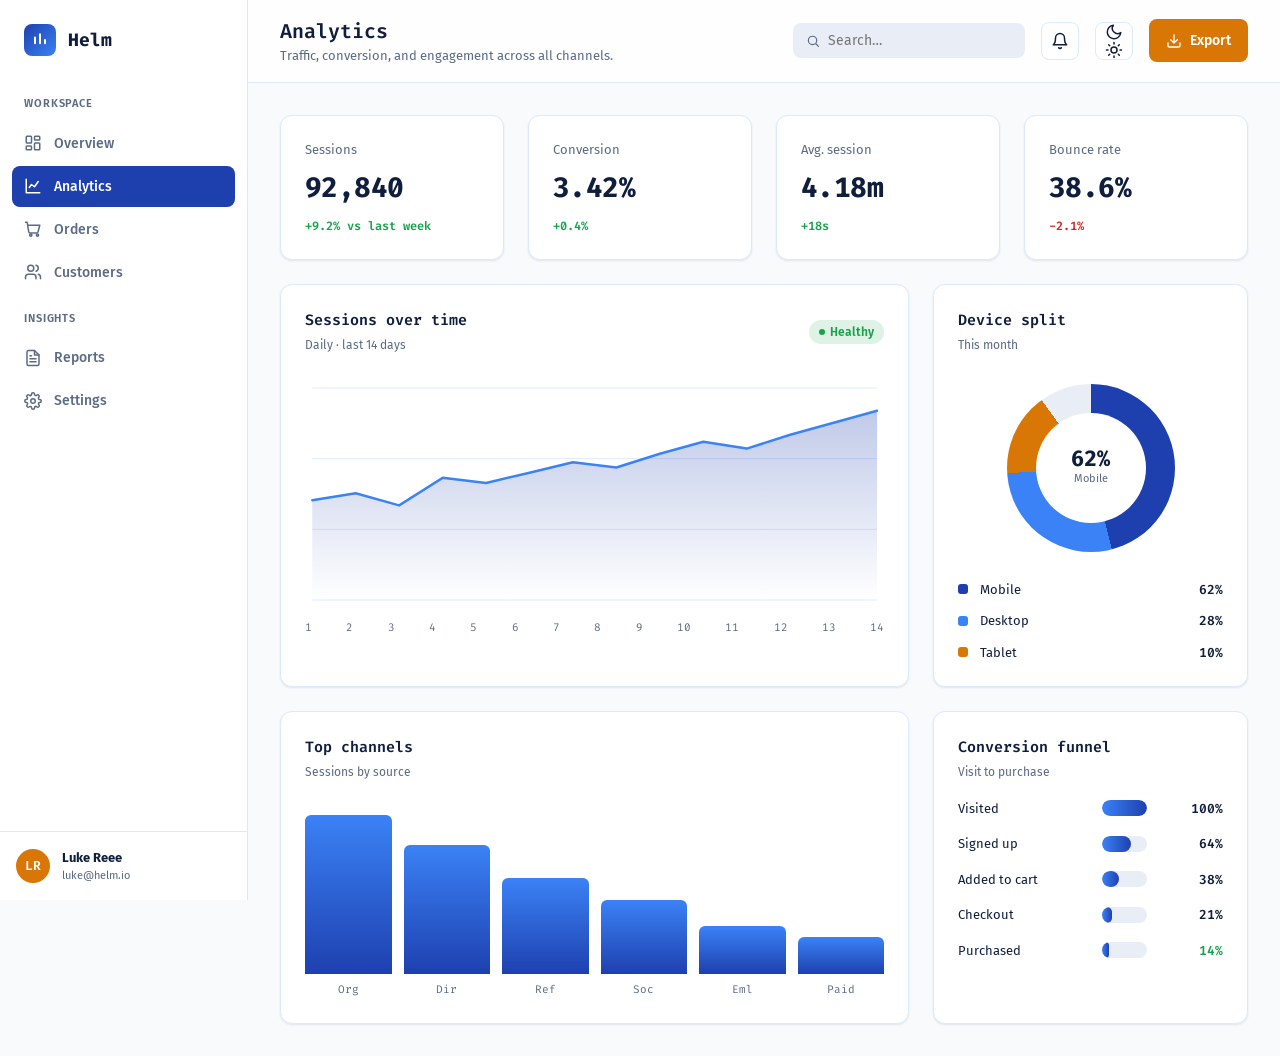
==== analytics.html @ c0a659ac "Initial commit: Helm Analytics dashboard" ====
<!DOCTYPE html>
<html lang="en">
<head>
  <meta charset="UTF-8" />
  <meta name="viewport" content="width=device-width, initial-scale=1" />
  <title>Analytics · Helm Analytics</title>
  <meta name="description" content="Analytics dashboard — sessions, conversion, device split, and channel performance." />
  <link rel="stylesheet" href="styles.css" />
  <link rel="icon" href="data:image/svg+xml,<svg xmlns='http://www.w3.org/2000/svg' viewBox='0 0 32 32'><rect width='32' height='32' rx='7' fill='%231E40AF'/><path d='M9 21V11M16 21V8M23 21v-6' stroke='white' stroke-width='2.5' stroke-linecap='round'/></svg>" />
</head>
<body>
  <a href="#main" class="skip-link">Skip to content</a>
  <div class="scrim" hidden></div>
  <div class="layout">
<aside class="sidebar" aria-label="Primary">
<div class="brand"><span class="logo" aria-hidden="true"><svg viewBox="0 0 24 24" width="20" height="20" fill="none" stroke="currentColor" stroke-width="2.4" stroke-linecap="round"><path d="M6 16V9M12 16V5M18 16v-4"/></svg></span>Helm</div>
<nav class="nav">
<span class="nav-label">Workspace</span>
<a class="nav-item" href="index.html"><svg viewBox="0 0 24 24" fill="none" stroke-width="2" stroke-linecap="round" stroke-linejoin="round"><rect x="3" y="3" width="7" height="9" rx="1"/><rect x="14" y="3" width="7" height="5" rx="1"/><rect x="14" y="12" width="7" height="9" rx="1"/><rect x="3" y="16" width="7" height="5" rx="1"/></svg>Overview</a>
<a class="nav-item active" href="analytics.html" aria-current="page"><svg viewBox="0 0 24 24" fill="none" stroke-width="2" stroke-linecap="round" stroke-linejoin="round"><path d="M3 3v18h18"/><path d="M7 14l3-4 4 3 5-7"/></svg>Analytics</a>
<a class="nav-item" href="orders.html"><svg viewBox="0 0 24 24" fill="none" stroke-width="2" stroke-linecap="round" stroke-linejoin="round"><circle cx="9" cy="20" r="1.5"/><circle cx="18" cy="20" r="1.5"/><path d="M2 3h2.2l2 12.5a2 2 0 0 0 2 1.7h8.6a2 2 0 0 0 2-1.6L21 7H6"/></svg>Orders</a>
<a class="nav-item" href="customers.html"><svg viewBox="0 0 24 24" fill="none" stroke-width="2" stroke-linecap="round" stroke-linejoin="round"><path d="M16 21v-2a4 4 0 0 0-4-4H6a4 4 0 0 0-4 4v2"/><circle cx="9" cy="7" r="4"/><path d="M22 21v-2a4 4 0 0 0-3-3.87"/><path d="M16 3.13a4 4 0 0 1 0 7.75"/></svg>Customers</a>
<span class="nav-label">Insights</span>
<a class="nav-item" href="reports.html"><svg viewBox="0 0 24 24" fill="none" stroke-width="2" stroke-linecap="round" stroke-linejoin="round"><path d="M14 2H6a2 2 0 0 0-2 2v16a2 2 0 0 0 2 2h12a2 2 0 0 0 2-2V8z"/><path d="M14 2v6h6M8 13h8M8 17h8M8 9h2"/></svg>Reports</a>
<a class="nav-item" href="settings.html"><svg viewBox="0 0 24 24" fill="none" stroke-width="2" stroke-linecap="round" stroke-linejoin="round"><circle cx="12" cy="12" r="3"/><path d="M19.4 15a1.65 1.65 0 0 0 .33 1.82l.06.06a2 2 0 1 1-2.83 2.83l-.06-.06a1.65 1.65 0 0 0-1.82-.33 1.65 1.65 0 0 0-1 1.51V21a2 2 0 0 1-4 0v-.09A1.65 1.65 0 0 0 9 19.4a1.65 1.65 0 0 0-1.82.33l-.06.06a2 2 0 1 1-2.83-2.83l.06-.06a1.65 1.65 0 0 0 .33-1.82 1.65 1.65 0 0 0-1.51-1H3a2 2 0 0 1 0-4h.09A1.65 1.65 0 0 0 4.6 9a1.65 1.65 0 0 0-.33-1.82l-.06-.06a2 2 0 1 1 2.83-2.83l.06.06a1.65 1.65 0 0 0 1.82.33H9a1.65 1.65 0 0 0 1-1.51V3a2 2 0 0 1 4 0v.09a1.65 1.65 0 0 0 1 1.51 1.65 1.65 0 0 0 1.82-.33l.06-.06a2 2 0 1 1 2.83 2.83l-.06.06a1.65 1.65 0 0 0-.33 1.82V9a1.65 1.65 0 0 0 1.51 1H21a2 2 0 0 1 0 4h-.09a1.65 1.65 0 0 0-1.51 1z"/></svg>Settings</a>
</nav>
<div class="sidebar-footer"><div class="user-chip"><span class="avatar" aria-hidden="true">LR</span><span class="meta"><strong>Luke Reee</strong><small>luke@helm.io</small></span></div></div>
</aside>
    <div class="main">
<header class="topbar">
  <button class="icon-btn menu-toggle" data-action="toggle-menu" aria-label="Open navigation"><svg viewBox="0 0 24 24" fill="none" stroke-width="2" stroke-linecap="round"><path d="M3 6h18M3 12h18M3 18h18"/></svg></button>
  <div><h1>Analytics</h1><div class="crumb">Traffic, conversion, and engagement across all channels.</div></div>
  <span class="spacer"></span>
  <label class="search"><svg viewBox="0 0 24 24" fill="none" stroke-width="2" stroke-linecap="round"><circle cx="11" cy="11" r="7"/><path d="m21 21-4.3-4.3"/></svg><input type="search" placeholder="Search…" aria-label="Search" /></label>
  <button class="icon-btn" aria-label="Notifications (3 unread)"><svg viewBox="0 0 24 24" fill="none" stroke-width="2" stroke-linecap="round" stroke-linejoin="round"><path d="M18 8a6 6 0 0 0-12 0c0 7-3 9-3 9h18s-3-2-3-9"/><path d="M13.7 21a2 2 0 0 1-3.4 0"/></svg></button>
  <button class="icon-btn" data-action="toggle-theme" aria-label="Toggle theme"><svg class="i-moon" viewBox="0 0 24 24" fill="none" stroke-width="2" stroke-linecap="round" stroke-linejoin="round"><path d="M21 12.79A9 9 0 1 1 11.21 3 7 7 0 0 0 21 12.79z"/></svg><svg class="i-sun" viewBox="0 0 24 24" fill="none" stroke-width="2" stroke-linecap="round" stroke-linejoin="round" hidden><circle cx="12" cy="12" r="4"/><path d="M12 2v2M12 20v2M4.9 4.9l1.4 1.4M17.7 17.7l1.4 1.4M2 12h2M20 12h2M4.9 19.1l1.4-1.4M17.7 6.3l1.4-1.4"/></svg></button>
  <a class="btn btn-accent" href="reports.html"><svg viewBox="0 0 24 24" fill="none" stroke-width="2" stroke-linecap="round" stroke-linejoin="round"><path d="M21 15v4a2 2 0 0 1-2 2H5a2 2 0 0 1-2-2v-4"/><path d="M7 10l5 5 5-5M12 15V3"/></svg>Export</a>
</header>
      <main class="content" id="main">
<section class="grid kpi-grid" aria-label="Traffic metrics">
  <article class="card kpi"><div class="top"><span class="label">Sessions</span></div><span class="value" data-count="92840">0</span><span class="delta up">+9.2% vs last week</span></article>
  <article class="card kpi"><div class="top"><span class="label">Conversion</span></div><span class="value" data-count="3.42" data-decimals="2" data-suffix="%">0%</span><span class="delta up">+0.4%</span></article>
  <article class="card kpi"><div class="top"><span class="label">Avg. session</span></div><span class="value" data-count="4.18" data-decimals="2" data-suffix="m">0m</span><span class="delta up">+18s</span></article>
  <article class="card kpi"><div class="top"><span class="label">Bounce rate</span></div><span class="value" data-count="38.6" data-decimals="1" data-suffix="%">0%</span><span class="delta down">-2.1%</span></article>
</section>

<section class="grid col-2" style="margin-top:var(--space-5);" id="realtime">
  <article class="card">
    <div class="card-head"><div><h3>Sessions over time</h3><span class="sub">Daily · last 14 days</span></div><span class="badge ok">Healthy</span></div>
    <figure class="linechart" role="img" aria-label="Daily sessions trending upward over fourteen days." data-values="58,62,55,71,68,74,80,77,85,92,88,96,103,110" data-labels="1,2,3,4,5,6,7,8,9,10,11,12,13,14"></figure>
  </article>
  <article class="card">
    <div class="card-head"><div><h3>Device split</h3><span class="sub">This month</span></div></div>
    <div class="donut"><div class="ring"><div class="hole"><div><strong>62%</strong><small>Mobile</small></div></div></div></div>
    <div class="legend">
      <div class="row"><span class="dot" style="background:var(--color-primary)"></span>Mobile<span class="val">62%</span></div>
      <div class="row"><span class="dot" style="background:var(--color-secondary)"></span>Desktop<span class="val">28%</span></div>
      <div class="row"><span class="dot" style="background:var(--color-accent)"></span>Tablet<span class="val">10%</span></div>
    </div>
  </article>
</section>

<section class="grid col-2" style="margin-top:var(--space-5);">
  <article class="card">
    <div class="card-head"><div><h3>Top channels</h3><span class="sub">Sessions by source</span></div></div>
    <div class="bars" role="img" aria-label="Sessions by channel: Organic 34K, Direct 26K, Referral 19K, Social 14K, Email 9K, Paid 7K.">
      <div class="bar-col"><div class="bar" style="height:90%" title="Organic: 34,200"></div><small>Org</small></div>
      <div class="bar-col"><div class="bar" style="height:70%" title="Direct: 26,100"></div><small>Dir</small></div>
      <div class="bar-col"><div class="bar" style="height:52%" title="Referral: 19,400"></div><small>Ref</small></div>
      <div class="bar-col"><div class="bar" style="height:40%" title="Social: 14,800"></div><small>Soc</small></div>
      <div class="bar-col"><div class="bar" style="height:26%" title="Email: 9,300"></div><small>Eml</small></div>
      <div class="bar-col"><div class="bar" style="height:20%" title="Paid: 7,100"></div><small>Paid</small></div>
    </div>
  </article>
  <article class="card">
    <div class="card-head"><div><h3>Conversion funnel</h3><span class="sub">Visit to purchase</span></div></div>
    <div class="bullet">
      <div class="row"><span>Visited</span><span class="track"><span class="fill" style="width:100%"></span></span><span class="pct">100%</span></div>
      <div class="row"><span>Signed up</span><span class="track"><span class="fill" style="width:64%"></span></span><span class="pct">64%</span></div>
      <div class="row"><span>Added to cart</span><span class="track"><span class="fill" style="width:38%"></span></span><span class="pct">38%</span></div>
      <div class="row"><span>Checkout</span><span class="track"><span class="fill" style="width:21%"></span></span><span class="pct">21%</span></div>
      <div class="row"><span>Purchased</span><span class="track"><span class="fill" style="width:14%"></span></span><span class="pct good">14%</span></div>
    </div>
  </article>
</section>
      </main>
    </div>
  </div>
  <script src="app.js"></script>
</body>
</html>
---- styles.css ----
/* ============================================================
   Dashboard — shared stylesheet
   Style: Data-Dense Dashboard · Blue + Amber · Light/Dark
   Fonts: Fira Sans (body) / Fira Code (headings, numerics)
   ============================================================ */

@import url('https://fonts.googleapis.com/css2?family=Fira+Code:wght@400;500;600;700&family=Fira+Sans:wght@300;400;500;600;700&display=swap');

:root {
  --color-primary: #1E40AF;
  --color-on-primary: #FFFFFF;
  --color-secondary: #3B82F6;
  --color-accent: #D97706;
  --color-background: #F8FAFC;
  --color-surface: #FFFFFF;
  --color-foreground: #0F1E3D;
  --color-muted-fg: #5B6B85;
  --color-muted: #E9EEF6;
  --color-border: #DBEAFE;
  --color-destructive: #DC2626;
  --color-success: #16A34A;
  --color-warning: #D97706;
  --color-ring: #1E40AF;

  --shadow-sm: 0 1px 2px rgba(15, 30, 61, .06), 0 1px 3px rgba(15, 30, 61, .04);
  --shadow-md: 0 4px 12px rgba(15, 30, 61, .08);
  --radius: 12px;
  --radius-sm: 8px;
  --sidebar-w: 248px;

  --space-1: 4px;  --space-2: 8px;  --space-3: 12px;
  --space-4: 16px; --space-5: 24px; --space-6: 32px; --space-8: 48px;
}

[data-theme="dark"] {
  --color-primary: #60A5FA;
  --color-on-primary: #0B1220;
  --color-secondary: #93C5FD;
  --color-accent: #FBBF24;
  --color-background: #0B1220;
  --color-surface: #131C2E;
  --color-foreground: #E6EDF8;
  --color-muted-fg: #93A2BE;
  --color-muted: #1B2438;
  --color-border: #263147;
  --color-destructive: #F87171;
  --color-success: #4ADE80;
  --color-warning: #FBBF24;
  --color-ring: #60A5FA;
  --shadow-sm: 0 1px 2px rgba(0, 0, 0, .4);
  --shadow-md: 0 6px 20px rgba(0, 0, 0, .5);
}

* { box-sizing: border-box; margin: 0; padding: 0; }

html { scroll-behavior: smooth; }

body {
  font-family: 'Fira Sans', system-ui, -apple-system, sans-serif;
  background: var(--color-background);
  color: var(--color-foreground);
  line-height: 1.5;
  -webkit-font-smoothing: antialiased;
}

h1, h2, h3, .numeric {
  font-family: 'Fira Code', ui-monospace, monospace;
}

a { color: inherit; text-decoration: none; }

/* ---------- Layout shell ---------- */
.layout { display: flex; min-height: 100dvh; }

.sidebar {
  width: var(--sidebar-w);
  flex-shrink: 0;
  background: var(--color-surface);
  border-right: 1px solid var(--color-border);
  display: flex;
  flex-direction: column;
  position: sticky;
  top: 0;
  height: 100dvh;
}

.brand {
  display: flex; align-items: center; gap: var(--space-3);
  padding: var(--space-5) var(--space-5) var(--space-4);
  font-family: 'Fira Code', monospace;
  font-weight: 700;
  font-size: 18px;
}
.brand .logo {
  width: 32px; height: 32px; border-radius: var(--radius-sm);
  background: linear-gradient(135deg, var(--color-primary), var(--color-secondary));
  display: grid; place-items: center; color: #fff; flex-shrink: 0;
}

.nav { padding: var(--space-2) var(--space-3); display: flex; flex-direction: column; gap: 2px; }
.nav-label {
  font-size: 11px; text-transform: uppercase; letter-spacing: .08em;
  color: var(--color-muted-fg); padding: var(--space-4) var(--space-3) var(--space-2);
  font-weight: 600;
}
.nav-item {
  display: flex; align-items: center; gap: var(--space-3);
  padding: 10px var(--space-3); border-radius: var(--radius-sm);
  color: var(--color-muted-fg); font-weight: 500; font-size: 14px;
  cursor: pointer; transition: background .18s ease, color .18s ease;
}
.nav-item:hover { background: var(--color-muted); color: var(--color-foreground); }
.nav-item.active { background: var(--color-primary); color: var(--color-on-primary); }
.nav-item.active svg { stroke: var(--color-on-primary); }
.nav-item svg { width: 18px; height: 18px; stroke: currentColor; flex-shrink: 0; }

.sidebar-footer { margin-top: auto; padding: var(--space-4); border-top: 1px solid var(--color-border); }
.user-chip { display: flex; align-items: center; gap: var(--space-3); font-size: 13px; }
.avatar {
  width: 34px; height: 34px; border-radius: 50%;
  background: var(--color-accent); color: #fff; flex-shrink: 0;
  display: grid; place-items: center; font-family: 'Fira Code', monospace; font-weight: 600;
}
.user-chip .meta small { color: var(--color-muted-fg); display: block; font-size: 11px; }

/* ---------- Main ---------- */
.main { flex: 1; min-width: 0; display: flex; flex-direction: column; }

.topbar {
  display: flex; align-items: center; gap: var(--space-4);
  padding: var(--space-4) var(--space-6);
  border-bottom: 1px solid var(--color-border);
  background: color-mix(in srgb, var(--color-surface) 80%, transparent);
  backdrop-filter: blur(8px);
  position: sticky; top: 0; z-index: 20;
}
.topbar h1 { font-size: 20px; font-weight: 600; }
.topbar .crumb { color: var(--color-muted-fg); font-size: 13px; }
.spacer { flex: 1; }

.search {
  display: flex; align-items: center; gap: var(--space-2);
  background: var(--color-muted); border: 1px solid transparent;
  border-radius: var(--radius-sm); padding: 8px var(--space-3); min-width: 220px;
}
.search:focus-within { border-color: var(--color-ring); }
.search input { border: none; background: none; outline: none; color: var(--color-foreground); font-size: 14px; width: 100%; font-family: inherit; }
.search svg { width: 16px; height: 16px; stroke: var(--color-muted-fg); }

.icon-btn {
  width: 38px; height: 38px; display: grid; place-items: center;
  border-radius: var(--radius-sm); border: 1px solid var(--color-border);
  background: var(--color-surface); cursor: pointer; color: var(--color-foreground);
  transition: background .18s ease;
}
.icon-btn:hover { background: var(--color-muted); }
.icon-btn svg { width: 18px; height: 18px; stroke: currentColor; }

.content { padding: var(--space-6); flex: 1; }
.page-intro { margin-bottom: var(--space-5); }
.page-intro p { color: var(--color-muted-fg); font-size: 14px; margin-top: 4px; }

/* ---------- Buttons ---------- */
.btn {
  display: inline-flex; align-items: center; gap: var(--space-2);
  padding: 10px var(--space-4); border-radius: var(--radius-sm);
  font-family: inherit; font-weight: 600; font-size: 14px; cursor: pointer;
  border: 1px solid transparent; transition: filter .18s ease, background .18s ease;
}
.btn svg { width: 16px; height: 16px; stroke: currentColor; }
.btn-primary { background: var(--color-primary); color: var(--color-on-primary); }
.btn-primary:hover { filter: brightness(1.08); }
.btn-accent { background: var(--color-accent); color: #fff; }
.btn-accent:hover { filter: brightness(1.06); }
.btn-ghost { background: transparent; border-color: var(--color-border); color: var(--color-foreground); }
.btn-ghost:hover { background: var(--color-muted); }

/* ---------- Cards & grid ---------- */
.grid { display: grid; gap: var(--space-5); }
.kpi-grid { grid-template-columns: repeat(4, 1fr); }
.col-2 { grid-template-columns: 2fr 1fr; }
.col-3 { grid-template-columns: repeat(3, 1fr); }

.card {
  background: var(--color-surface); border: 1px solid var(--color-border);
  border-radius: var(--radius); padding: var(--space-5); box-shadow: var(--shadow-sm);
}
.card-head { display: flex; align-items: center; justify-content: space-between; margin-bottom: var(--space-4); }
.card-head h3 { font-size: 15px; font-weight: 600; }
.card-head .sub { font-size: 12px; color: var(--color-muted-fg); }

.kpi { display: flex; flex-direction: column; gap: var(--space-2); }
.kpi .top { display: flex; align-items: center; justify-content: space-between; }
.kpi .label { font-size: 13px; color: var(--color-muted-fg); }
.kpi .value { font-family: 'Fira Code', monospace; font-size: 28px; font-weight: 700; letter-spacing: -.02em; }
.kpi .ico { width: 36px; height: 36px; border-radius: var(--radius-sm); display: grid; place-items: center; background: var(--color-muted); }
.kpi .ico svg { width: 18px; height: 18px; stroke: var(--color-primary); }
.delta { font-size: 12px; font-weight: 600; font-family: 'Fira Code', monospace; display: inline-flex; align-items: center; gap: 4px; }
.delta.up { color: var(--color-success); }
.delta.down { color: var(--color-destructive); }

/* ---------- Quick-link tiles (home) ---------- */
.tiles { grid-template-columns: repeat(3, 1fr); }
.tile {
  display: flex; flex-direction: column; gap: var(--space-3);
  background: var(--color-surface); border: 1px solid var(--color-border);
  border-radius: var(--radius); padding: var(--space-5);
  box-shadow: var(--shadow-sm);
  transition: transform .18s ease, box-shadow .18s ease, border-color .18s ease;
}
.tile:hover { transform: translateY(-3px); box-shadow: var(--shadow-md); border-color: var(--color-secondary); }
.tile:focus-visible { outline: 2px solid var(--color-ring); outline-offset: 2px; }
.tile .ico { width: 44px; height: 44px; border-radius: var(--radius-sm); display: grid; place-items: center;
  background: linear-gradient(135deg, var(--color-primary), var(--color-secondary)); }
.tile .ico svg { width: 22px; height: 22px; stroke: #fff; }
.tile h3 { font-size: 16px; font-weight: 600; }
.tile p { font-size: 13px; color: var(--color-muted-fg); }
.tile .go { margin-top: auto; font-size: 13px; font-weight: 600; color: var(--color-primary); display: inline-flex; align-items: center; gap: 6px; }
.tile .go svg { width: 15px; height: 15px; stroke: currentColor; transition: transform .18s ease; }
.tile:hover .go svg { transform: translateX(3px); }

/* ---------- Charts (pure CSS) ---------- */
.bars { display: flex; align-items: flex-end; gap: var(--space-3); height: 200px; padding-top: var(--space-4); }
.bars .bar-col { flex: 1; display: flex; flex-direction: column; align-items: center; gap: var(--space-2); height: 100%; justify-content: flex-end; }
.bars .bar {
  width: 100%; border-radius: 6px 6px 0 0;
  background: linear-gradient(180deg, var(--color-secondary), var(--color-primary));
  transition: filter .18s ease; cursor: pointer; position: relative;
}
.bars .bar:hover { filter: brightness(1.12); }
.bars .bar-col small { font-size: 11px; color: var(--color-muted-fg); font-family: 'Fira Code', monospace; }

.donut { display: grid; place-items: center; padding: var(--space-3) 0; }
.donut .ring {
  width: 168px; height: 168px; border-radius: 50%;
  display: grid; place-items: center;
  background: conic-gradient(var(--color-primary) 0 46%, var(--color-secondary) 46% 74%, var(--color-accent) 74% 90%, var(--color-muted) 90% 100%);
}
.donut .hole { width: 110px; height: 110px; border-radius: 50%; background: var(--color-surface); display: grid; place-items: center; text-align: center; }
.donut .hole strong { font-family: 'Fira Code', monospace; font-size: 22px; display: block; line-height: 1.1; }
.donut .hole small { font-size: 11px; color: var(--color-muted-fg); display: block; }
.legend { display: flex; flex-direction: column; gap: var(--space-3); margin-top: var(--space-4); }
.legend .row { display: flex; align-items: center; gap: var(--space-3); font-size: 13px; }
.legend .dot { width: 10px; height: 10px; border-radius: 3px; }
.legend .row .val { margin-left: auto; font-family: 'Fira Code', monospace; font-weight: 600; }

/* ---------- Table ---------- */
.table-wrap { overflow-x: auto; }
table { width: 100%; border-collapse: collapse; font-size: 14px; }
thead th {
  text-align: left; font-size: 11px; text-transform: uppercase; letter-spacing: .06em;
  color: var(--color-muted-fg); font-weight: 600; padding: var(--space-3) var(--space-3);
  border-bottom: 1px solid var(--color-border);
}
tbody td { padding: var(--space-3); border-bottom: 1px solid var(--color-border); }
tbody tr { transition: background .15s ease; }
tbody tr:hover { background: var(--color-muted); }
td .numeric { font-family: 'Fira Code', monospace; }

.badge { display: inline-flex; align-items: center; gap: 5px; padding: 3px 10px; border-radius: 999px; font-size: 12px; font-weight: 600; }
.badge::before { content: ""; width: 6px; height: 6px; border-radius: 50%; background: currentColor; }
.badge.ok { color: var(--color-success); background: color-mix(in srgb, var(--color-success) 14%, transparent); }
.badge.warn { color: var(--color-warning); background: color-mix(in srgb, var(--color-warning) 16%, transparent); }
.badge.err { color: var(--color-destructive); background: color-mix(in srgb, var(--color-destructive) 14%, transparent); }

/* ---------- Forms (settings) ---------- */
.field { display: flex; flex-direction: column; gap: var(--space-2); margin-bottom: var(--space-5); }
.field label { font-size: 13px; font-weight: 600; }
.field .hint { font-size: 12px; color: var(--color-muted-fg); }
.field input[type="text"], .field input[type="email"], .field select, .field textarea {
  font-family: inherit; font-size: 14px; padding: 10px var(--space-3);
  border: 1px solid var(--color-border); border-radius: var(--radius-sm);
  background: var(--color-background); color: var(--color-foreground); outline: none;
  transition: border-color .18s ease;
}
.field input:focus, .field select:focus, .field textarea:focus { border-color: var(--color-ring); }

.switch { position: relative; display: inline-block; width: 44px; height: 24px; }
.switch input { opacity: 0; width: 0; height: 0; }
.switch .slider { position: absolute; inset: 0; background: var(--color-muted); border-radius: 999px; transition: background .2s ease; cursor: pointer; }
.switch .slider::before { content: ""; position: absolute; height: 18px; width: 18px; left: 3px; top: 3px; background: #fff; border-radius: 50%; transition: transform .2s ease; box-shadow: var(--shadow-sm); }
.switch input:checked + .slider { background: var(--color-primary); }
.switch input:checked + .slider::before { transform: translateX(20px); }
.toggle-row { display: flex; align-items: center; justify-content: space-between; padding: var(--space-4) 0; border-bottom: 1px solid var(--color-border); }
.toggle-row:last-child { border-bottom: none; }
.toggle-row .meta strong { font-size: 14px; display: block; }
.toggle-row .meta small { font-size: 12px; color: var(--color-muted-fg); }

/* ---------- Empty / misc ---------- */
.section-title { font-size: 14px; font-weight: 600; margin: var(--space-6) 0 var(--space-3); color: var(--color-muted-fg); text-transform: uppercase; letter-spacing: .05em; }

/* ---------- SVG line chart ---------- */
.linechart { display: block; width: 100%; }
.chart-svg { width: 100%; height: 240px; display: block; overflow: visible; }
.chart-svg .grid { stroke: var(--color-border); stroke-width: 1; }
.chart-svg .chart-dot { opacity: 0; transition: opacity .15s ease, r .15s ease; cursor: pointer; }
.chart-svg:hover .chart-dot, .chart-svg .chart-dot:focus { opacity: 1; }
.chart-svg .chart-dot:hover { r: 6; }
.chart-xlabels { display: flex; justify-content: space-between; margin-top: var(--space-2); font-family: 'Fira Code', monospace; font-size: 11px; color: var(--color-muted-fg); }
.spark { width: 120px; height: 36px; }
.spark-svg { width: 100%; height: 100%; display: block; }

/* ---------- Bullet chart (KPI vs target) ---------- */
.bullet { display: flex; flex-direction: column; gap: var(--space-4); }
.bullet .row { display: grid; grid-template-columns: 132px 1fr 64px; align-items: center; gap: var(--space-3); font-size: 13px; }
.bullet .track { position: relative; height: 16px; border-radius: 999px; background: var(--color-muted); overflow: hidden; }
.bullet .fill { position: absolute; inset: 0 auto 0 0; border-radius: 999px; background: linear-gradient(90deg, var(--color-secondary), var(--color-primary)); }
.bullet .marker { position: absolute; top: -3px; bottom: -3px; width: 3px; background: var(--color-foreground); border-radius: 2px; }
.bullet .pct { font-family: 'Fira Code', monospace; font-weight: 600; text-align: right; }
.bullet .pct.good { color: var(--color-success); } .bullet .pct.bad { color: var(--color-destructive); }

/* ---------- Activity feed ---------- */
.feed { display: flex; flex-direction: column; }
.feed li { display: flex; gap: var(--space-3); padding: var(--space-3) 0; border-bottom: 1px solid var(--color-border); list-style: none; }
.feed li:last-child { border-bottom: none; }
.feed .fico { width: 32px; height: 32px; border-radius: var(--radius-sm); display: grid; place-items: center; flex-shrink: 0; background: var(--color-muted); }
.feed .fico svg { width: 16px; height: 16px; stroke: var(--color-primary); }
.feed .ftext { font-size: 13px; }
.feed .ftext strong { font-weight: 600; }
.feed .ftime { font-size: 11px; color: var(--color-muted-fg); font-family: 'Fira Code', monospace; margin-top: 2px; }
.live-dot { width: 8px; height: 8px; border-radius: 50%; background: var(--color-success); box-shadow: 0 0 0 0 color-mix(in srgb, var(--color-success) 60%, transparent); animation: pulse 1.8s infinite; }
@keyframes pulse { 0% { box-shadow: 0 0 0 0 color-mix(in srgb, var(--color-success) 55%, transparent); } 70% { box-shadow: 0 0 0 7px transparent; } 100% { box-shadow: 0 0 0 0 transparent; } }
.pill { display: inline-flex; align-items: center; gap: 6px; font-size: 12px; font-family: 'Fira Code', monospace; color: var(--color-muted-fg); padding: 5px 10px; border: 1px solid var(--color-border); border-radius: 999px; }

/* ---------- Skip link ---------- */
.skip-link { position: absolute; left: 8px; top: -48px; background: var(--color-primary); color: var(--color-on-primary); padding: 8px 14px; border-radius: var(--radius-sm); z-index: 100; transition: top .18s ease; }
.skip-link:focus { top: 8px; }
:focus-visible { outline: 2px solid var(--color-ring); outline-offset: 2px; }

/* ---------- Responsive ---------- */
@media (max-width: 1024px) {
  .kpi-grid { grid-template-columns: repeat(2, 1fr); }
  .col-2, .col-3, .tiles { grid-template-columns: 1fr; }
}
@media (max-width: 720px) {
  .sidebar { position: fixed; left: 0; top: 0; transform: translateX(-100%); transition: transform .25s ease; z-index: 60; box-shadow: var(--shadow-md); }
  .sidebar.open { transform: translateX(0); }
  .menu-toggle { display: grid !important; }
  .kpi-grid { grid-template-columns: 1fr; }
  .topbar .search, .topbar .pill, .topbar [aria-label^="Notifications"] { display: none; }
  .topbar { gap: var(--space-3); }
  .topbar h1 { font-size: 18px; }
  .topbar .crumb { display: none; }
  .content, .topbar { padding-left: var(--space-4); padding-right: var(--space-4); }
  .scrim { position: fixed; inset: 0; background: rgba(0,0,0,.5); z-index: 50; }
}
.menu-toggle { display: none; }

@media (prefers-reduced-motion: reduce) {
  * { transition: none !important; scroll-behavior: auto; }
}
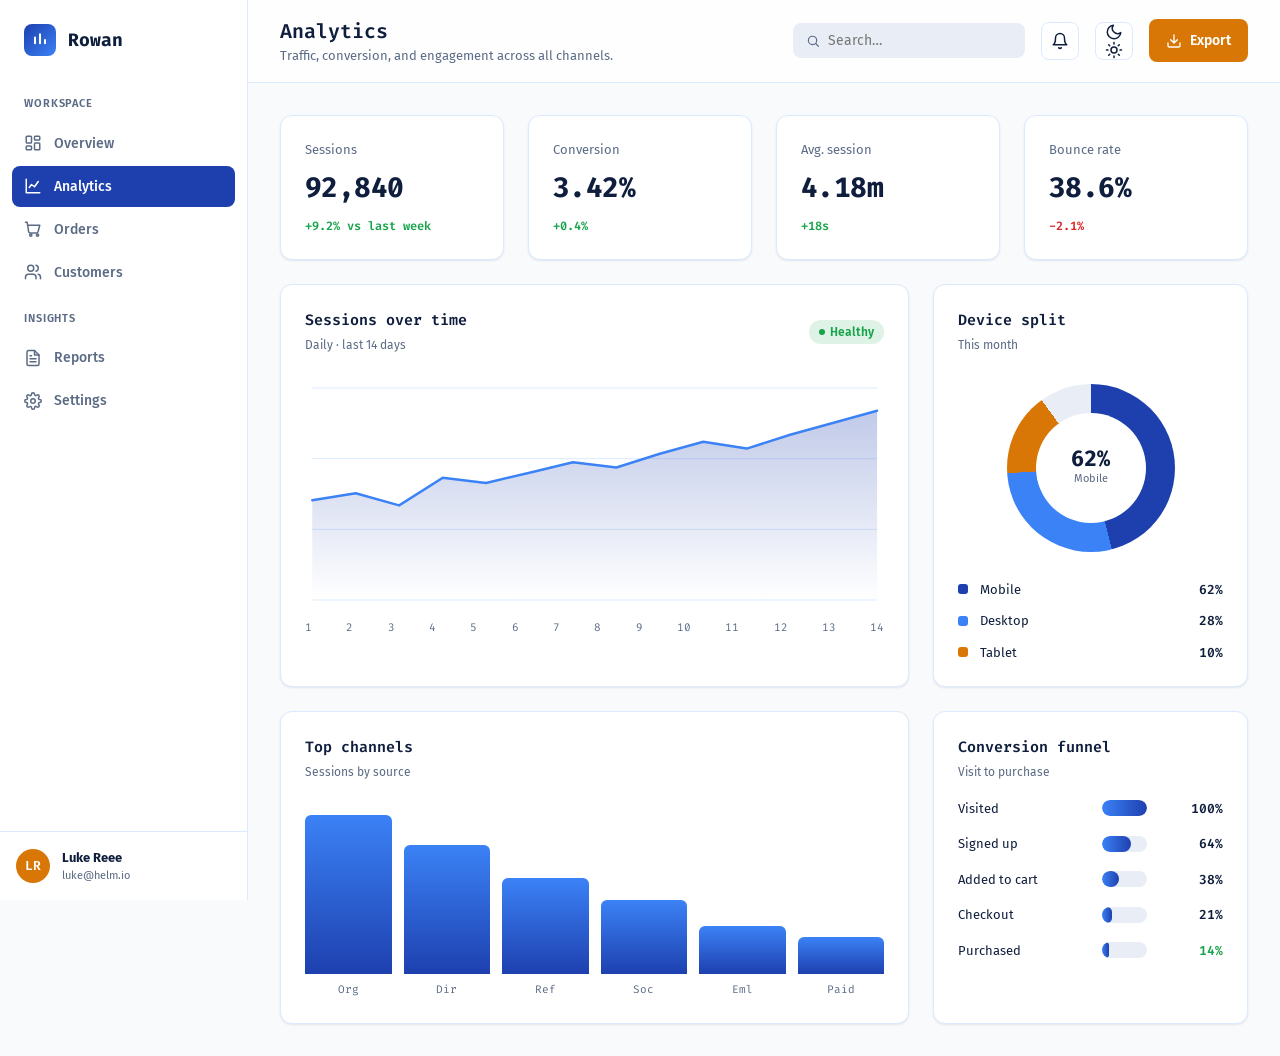
==== commit c4a03caf: "Rebrand Helm → Rowan across all pages" ====
--- a/analytics.html
+++ b/analytics.html
@@ -3,7 +3,7 @@
 <head>
   <meta charset="UTF-8" />
   <meta name="viewport" content="width=device-width, initial-scale=1" />
-  <title>Analytics · Helm Analytics</title>
+  <title>Analytics · Rowan Analytics</title>
   <meta name="description" content="Analytics dashboard — sessions, conversion, device split, and channel performance." />
   <link rel="stylesheet" href="styles.css" />
   <link rel="icon" href="data:image/svg+xml,<svg xmlns='http://www.w3.org/2000/svg' viewBox='0 0 32 32'><rect width='32' height='32' rx='7' fill='%231E40AF'/><path d='M9 21V11M16 21V8M23 21v-6' stroke='white' stroke-width='2.5' stroke-linecap='round'/></svg>" />
@@ -13,7 +13,7 @@
   <div class="scrim" hidden></div>
   <div class="layout">
 <aside class="sidebar" aria-label="Primary">
-<div class="brand"><span class="logo" aria-hidden="true"><svg viewBox="0 0 24 24" width="20" height="20" fill="none" stroke="currentColor" stroke-width="2.4" stroke-linecap="round"><path d="M6 16V9M12 16V5M18 16v-4"/></svg></span>Helm</div>
+<div class="brand"><span class="logo" aria-hidden="true"><svg viewBox="0 0 24 24" width="20" height="20" fill="none" stroke="currentColor" stroke-width="2.4" stroke-linecap="round"><path d="M6 16V9M12 16V5M18 16v-4"/></svg></span>Rowan</div>
 <nav class="nav">
 <span class="nav-label">Workspace</span>
 <a class="nav-item" href="index.html"><svg viewBox="0 0 24 24" fill="none" stroke-width="2" stroke-linecap="round" stroke-linejoin="round"><rect x="3" y="3" width="7" height="9" rx="1"/><rect x="14" y="3" width="7" height="5" rx="1"/><rect x="14" y="12" width="7" height="9" rx="1"/><rect x="3" y="16" width="7" height="5" rx="1"/></svg>Overview</a>
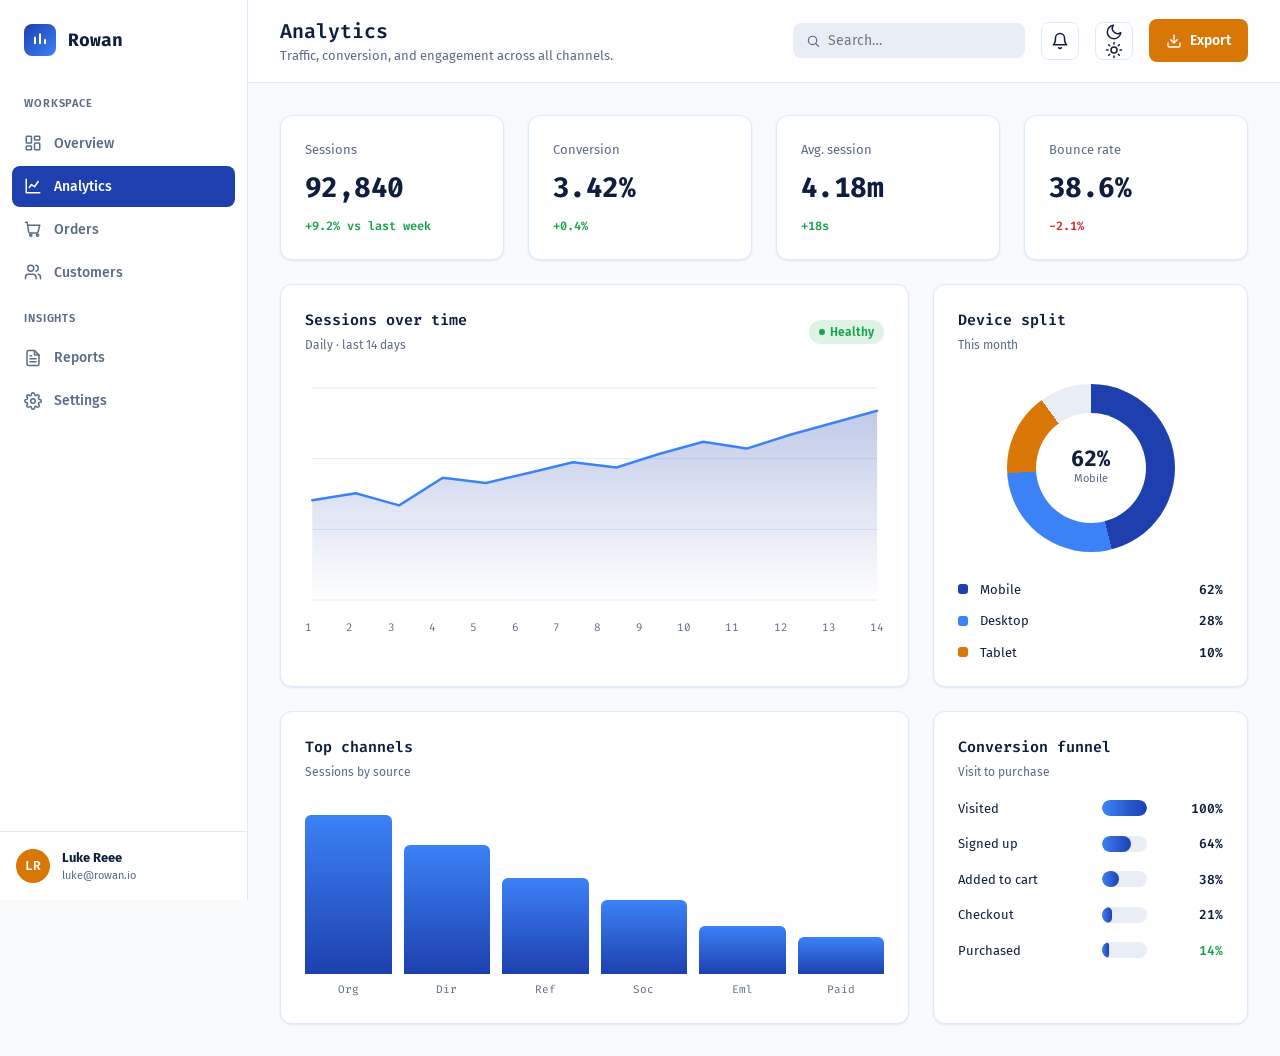
==== commit 2fd623e9: "Replace remaining helm.io references with rowan.io Co-Authored-By: Claude Opus 4.8 (1M context) <nor" ====
--- a/analytics.html
+++ b/analytics.html
@@ -24,7 +24,7 @@
 <a class="nav-item" href="reports.html"><svg viewBox="0 0 24 24" fill="none" stroke-width="2" stroke-linecap="round" stroke-linejoin="round"><path d="M14 2H6a2 2 0 0 0-2 2v16a2 2 0 0 0 2 2h12a2 2 0 0 0 2-2V8z"/><path d="M14 2v6h6M8 13h8M8 17h8M8 9h2"/></svg>Reports</a>
 <a class="nav-item" href="settings.html"><svg viewBox="0 0 24 24" fill="none" stroke-width="2" stroke-linecap="round" stroke-linejoin="round"><circle cx="12" cy="12" r="3"/><path d="M19.4 15a1.65 1.65 0 0 0 .33 1.82l.06.06a2 2 0 1 1-2.83 2.83l-.06-.06a1.65 1.65 0 0 0-1.82-.33 1.65 1.65 0 0 0-1 1.51V21a2 2 0 0 1-4 0v-.09A1.65 1.65 0 0 0 9 19.4a1.65 1.65 0 0 0-1.82.33l-.06.06a2 2 0 1 1-2.83-2.83l.06-.06a1.65 1.65 0 0 0 .33-1.82 1.65 1.65 0 0 0-1.51-1H3a2 2 0 0 1 0-4h.09A1.65 1.65 0 0 0 4.6 9a1.65 1.65 0 0 0-.33-1.82l-.06-.06a2 2 0 1 1 2.83-2.83l.06.06a1.65 1.65 0 0 0 1.82.33H9a1.65 1.65 0 0 0 1-1.51V3a2 2 0 0 1 4 0v.09a1.65 1.65 0 0 0 1 1.51 1.65 1.65 0 0 0 1.82-.33l.06-.06a2 2 0 1 1 2.83 2.83l-.06.06a1.65 1.65 0 0 0-.33 1.82V9a1.65 1.65 0 0 0 1.51 1H21a2 2 0 0 1 0 4h-.09a1.65 1.65 0 0 0-1.51 1z"/></svg>Settings</a>
 </nav>
-<div class="sidebar-footer"><div class="user-chip"><span class="avatar" aria-hidden="true">LR</span><span class="meta"><strong>Luke Reee</strong><small>luke@helm.io</small></span></div></div>
+<div class="sidebar-footer"><div class="user-chip"><span class="avatar" aria-hidden="true">LR</span><span class="meta"><strong>Luke Reee</strong><small>luke@rowan.io</small></span></div></div>
 </aside>
     <div class="main">
 <header class="topbar">
